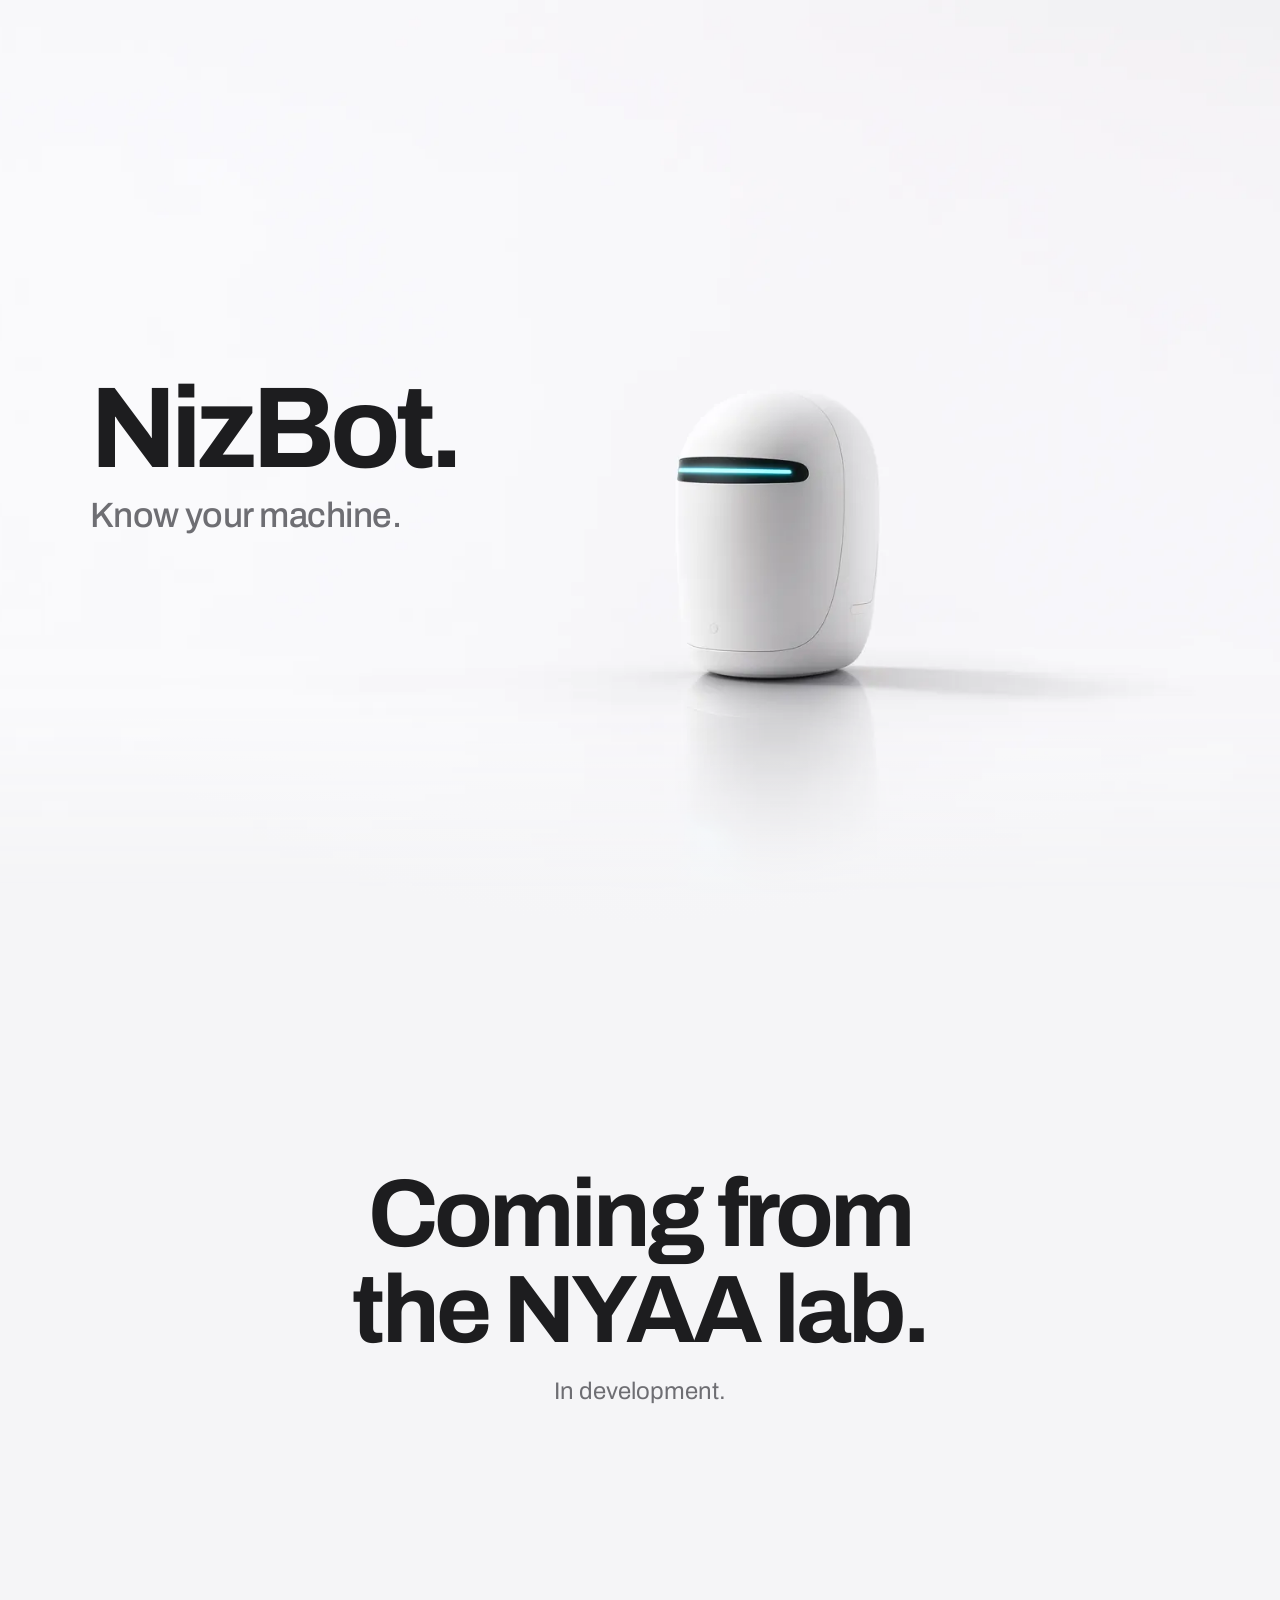
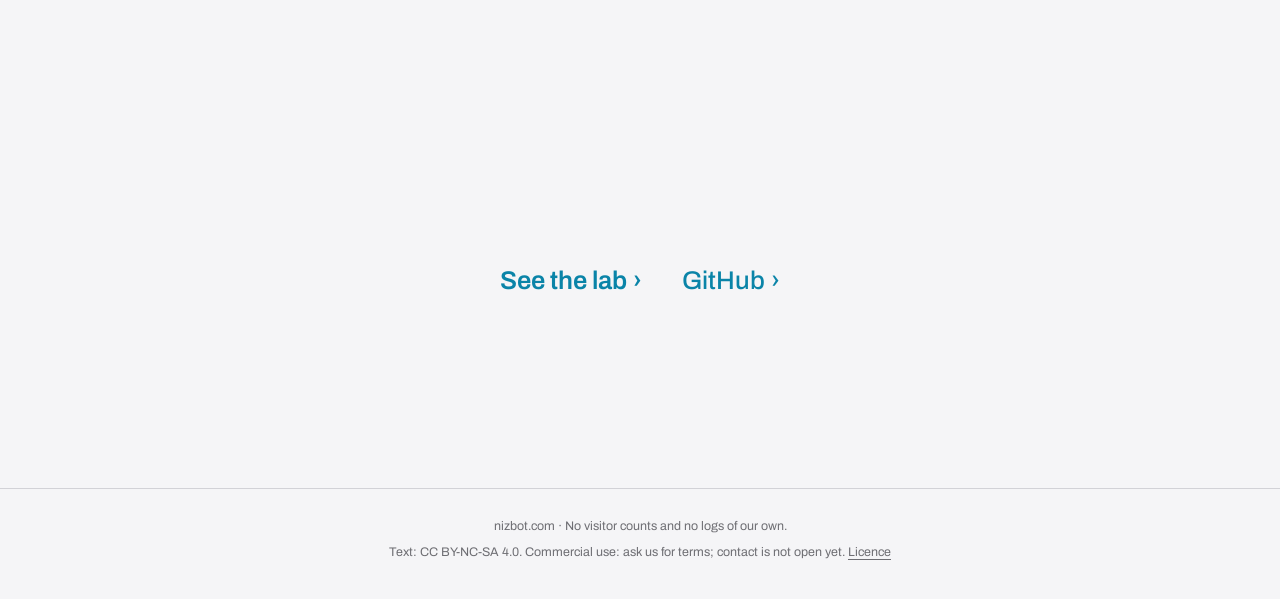
==== index.html @ 831f571f "nizbot.com landing v0.2.2: robot picture per theme" ====
<!doctype html>
<html lang="en">
<head>
<meta charset="utf-8">
<meta name="viewport" content="width=device-width,initial-scale=1,viewport-fit=cover">
<title>NizBot</title>
<meta name="description" content="NizBot. Know your machine. Coming from the NYAA lab. In development.">
<link rel="stylesheet" href="/fonts/fonts.css">
<link rel="stylesheet" href="/site.css">
</head>
<body>
<main>
  <section class="screen hero">
    <picture class="backdrop">
      <source srcset="/img/robot-dark.webp" media="(prefers-color-scheme: dark)" width="1920" height="1088">
      <img src="/img/robot-light.webp" width="1920" height="1088" alt="A rounded white robot with a glowing cyan visor, standing on a smooth floor" fetchpriority="high">
    </picture>
    <div class="herotext">
      <h1 class="rise r1">NizBot.</h1>
      <p class="line rise r2">Know your machine.</p>
    </div>
  </section>
  <section class="screen">
    <p class="big rise">Coming from the NYAA lab.</p>
    <p class="soft rise r2">In development.</p>
  </section>
  <section class="screen last">
    <p class="links"><a class="go" href="https://nyaa.nizbot.com/">See the lab <span aria-hidden="true">&rsaquo;</span></a><a href="https://github.com/NotYourAverageAutomaton">GitHub <span aria-hidden="true">&rsaquo;</span></a></p>
  </section>
</main>
<footer class="foot"><span>nizbot.com &middot; No visitor counts and no logs of our own.</span><span>Text: CC BY-NC-SA 4.0. Commercial use: ask us for terms; contact is not open yet. <a href="/LICENSE">Licence</a></span></footer>
</body>
</html>
---- fonts/fonts.css ----
/* Self-hosted (SIL Open Font License), latin subset. No request leaves for Google. */
@font-face{font-family:'Archivo';font-style:normal;font-weight:100 900;font-stretch:62% 125%;font-display:swap;src:url(/fonts/Archivo-normal.woff2) format('woff2');unicode-range:U+0000-00FF,U+0131,U+0152-0153,U+02BB-02BC,U+02C6,U+02DA,U+02DC,U+0304,U+0308,U+0329,U+2000-206F,U+20AC,U+2122,U+2191,U+2193,U+2212,U+2215,U+FEFF,U+FFFD}
@font-face{font-family:'JetBrains Mono';font-style:normal;font-weight:400;font-display:swap;src:url(/fonts/JetBrainsMono-normal.woff2) format('woff2');unicode-range:U+0000-00FF,U+0131,U+0152-0153,U+02BB-02BC,U+02C6,U+02DA,U+02DC,U+0304,U+0308,U+0329,U+2000-206F,U+20AC,U+2122,U+2191,U+2193,U+2212,U+2215,U+FEFF,U+FFFD}
---- site.css ----
/* NizBot v0.2.2: the consumer face. Very few words, very big; one idea per screen; one rendered robot per theme in the hero, headline in its empty side.
   The look follows the visitor's own system setting: light by default, dark under prefers-color-scheme: dark. No script, no clock. */
:root{
  --ground:#F5F5F7; --ground2:#FFFFFF; --text:#1D1D1F; --muted:#6E6E73; --hairline:#D2D2D7; --accent:#0A84A8;
  --body1:#E9EBEF; --body2:#B8BEC8; --body3:#7D8592; --visor:#0A84A8; --glow:rgba(10,132,168,.35); --shadow:rgba(29,29,31,.16); --rim:#FFFFFF;
  --display:"Archivo","Helvetica Neue",Arial,sans-serif;
  color-scheme:light dark;
}
@media (prefers-color-scheme:dark){
  :root{
  --ground:#000000; --ground2:#0B0D12; --text:#F5F5F7; --muted:#86868B; --hairline:#2A2C33; --accent:#3FF0FF;
  --body1:#3A404C; --body2:#1C2029; --body3:#0C0E13; --visor:#3FF0FF; --glow:rgba(63,240,255,.45); --shadow:rgba(63,240,255,.10); --rim:#A9B3C4;
  }
}
*{box-sizing:border-box}
html{background:var(--ground);padding-top:env(safe-area-inset-top,0px);padding-bottom:env(safe-area-inset-bottom,0px)}
body{margin:0;background:radial-gradient(120% 70% at 50% 0%,var(--ground2) 0%,var(--ground) 60%);color:var(--text);font:400 1.0625rem/1.5 var(--display);text-align:center}
a{color:var(--accent);text-decoration:none}
a:hover{text-decoration:underline;text-underline-offset:4px}
:focus-visible{outline:2px solid var(--accent);outline-offset:4px;border-radius:4px}
.screen{min-height:86vh;min-height:86svh;display:grid;place-content:center;justify-items:center;gap:18px;padding:64px max(20px,env(safe-area-inset-left,0px)) 64px max(20px,env(safe-area-inset-right,0px))}
.hero{min-height:100vh;min-height:100svh;gap:10px}
.hero{position:relative;isolation:isolate;overflow:hidden;place-content:center start;justify-items:start;text-align:left;padding-left:max(7vw,20px)}
.backdrop img{position:absolute;inset:0;z-index:-1;width:100%;height:100%;object-fit:cover;object-position:68% 55%;-webkit-mask-image:linear-gradient(to bottom,#000 78%,transparent);mask-image:linear-gradient(to bottom,#000 78%,transparent)}
.herotext{display:grid;gap:10px;max-width:46vw}
.hero h1{font-size:clamp(3.4rem,9vw,8rem)}
@media (max-width:700px){
  .hero{align-content:start;padding-top:14svh}
  .herotext{max-width:none}
  .backdrop img{object-position:62% 62%}
}
h1{margin:0;font:700 clamp(3.4rem,13vw,9.5rem)/.95 var(--display);letter-spacing:-.045em}
.line{margin:0;font:500 clamp(1.25rem,3.4vw,2.2rem)/1.2 var(--display);letter-spacing:-.015em;color:var(--muted)}
.big{margin:0;max-width:16ch;font:700 clamp(2.4rem,8vw,6rem)/1 var(--display);letter-spacing:-.04em;text-wrap:balance}
.soft{margin:0;font:400 clamp(1.1rem,2.4vw,1.5rem)/1.3 var(--display);color:var(--muted)}
.last{min-height:46vh;min-height:46svh}
.links{margin:0;display:flex;gap:12px 40px;flex-wrap:wrap;justify-content:center;font:500 clamp(1.15rem,2.6vw,1.6rem)/1 var(--display)}
.links a{display:inline-flex;align-items:center;gap:6px;min-height:44px}
.links .go{font-weight:600}
.foot{display:flex;flex-direction:column;align-items:center;gap:6px;padding:28px 20px 36px;border-top:1px solid var(--hairline);font:400 .78rem/1.6 var(--display);color:var(--muted)}
.foot a{color:var(--muted);text-decoration:underline;text-underline-offset:3px}
@media (prefers-reduced-motion:no-preference){
  .backdrop img{animation:fade 1.4s ease-out both}
  .rise{animation:rise 1.2s cubic-bezier(.2,.7,.1,1) both}
  .r1{animation-delay:.5s} .r2{animation-delay:.9s}
  @keyframes rise{from{opacity:0;transform:translateY(18px)}to{opacity:1;transform:none}}
  @keyframes fade{from{opacity:0}to{opacity:1}}
}
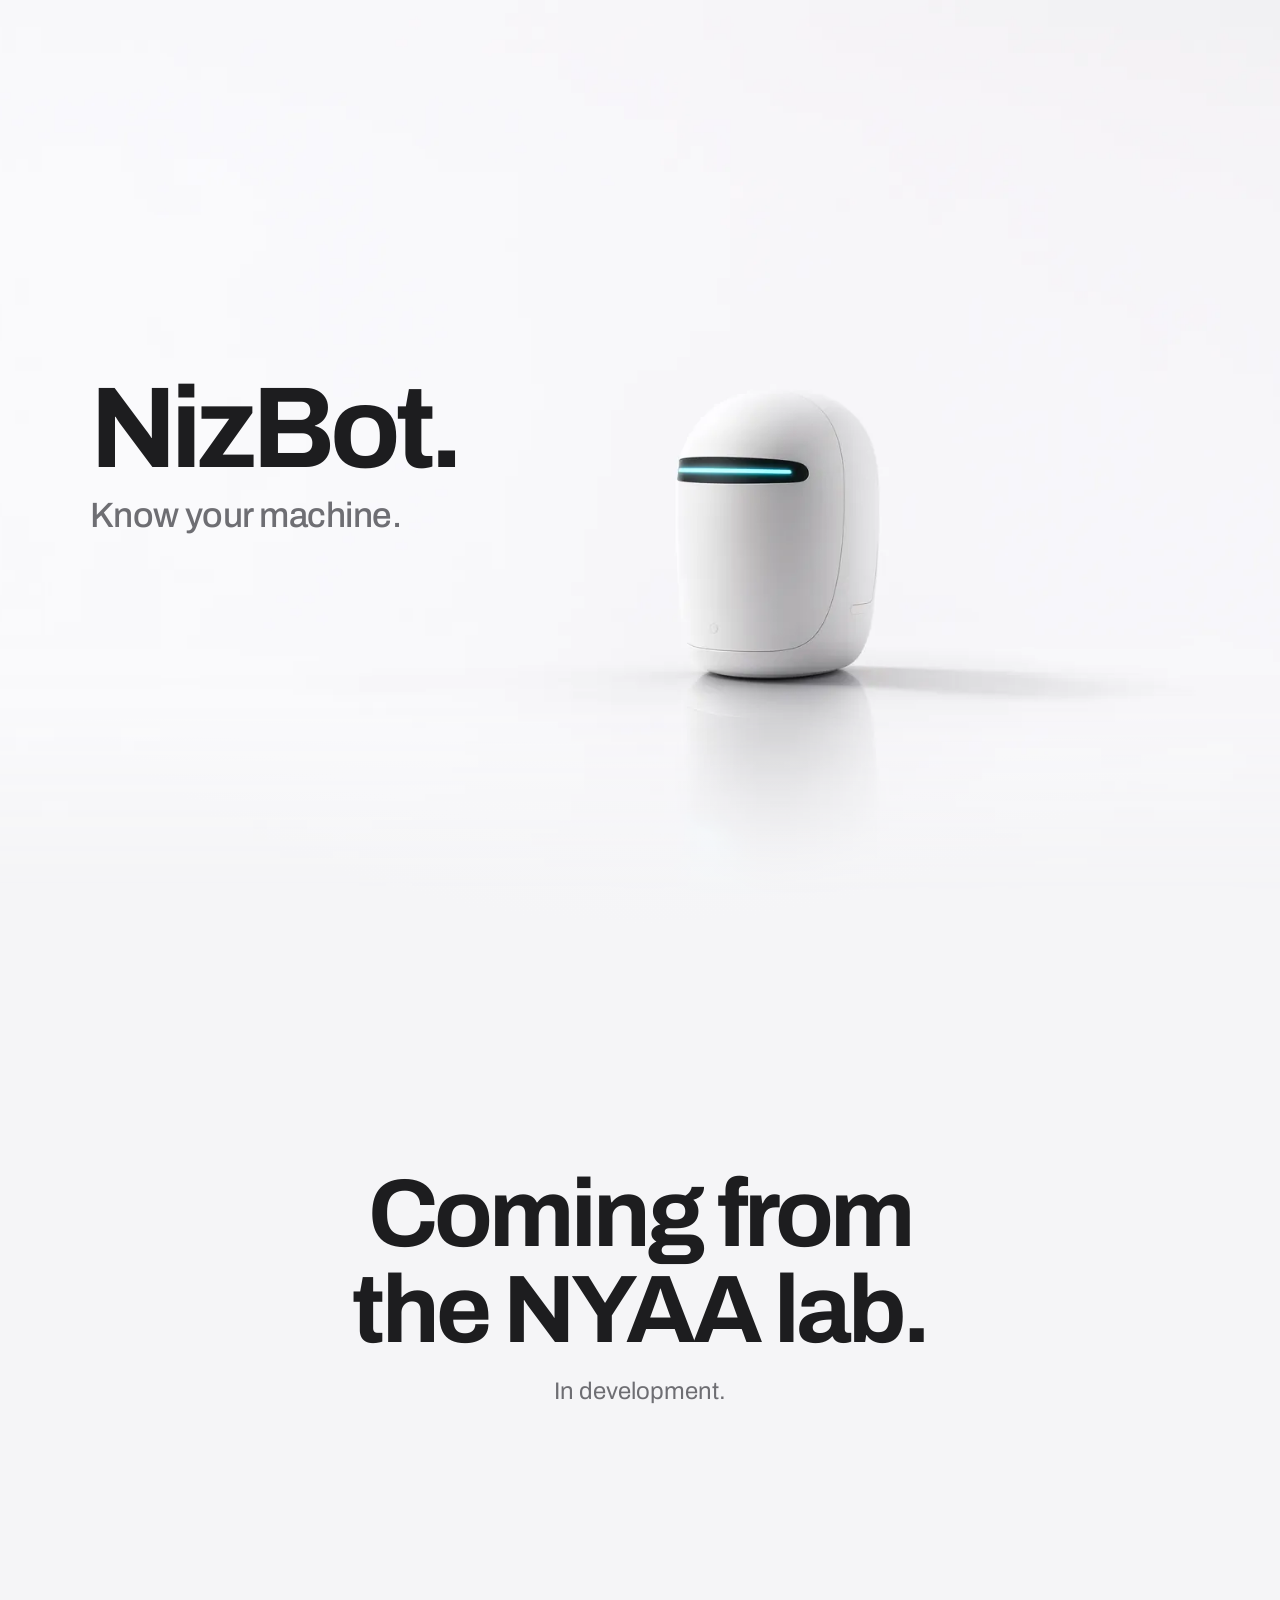
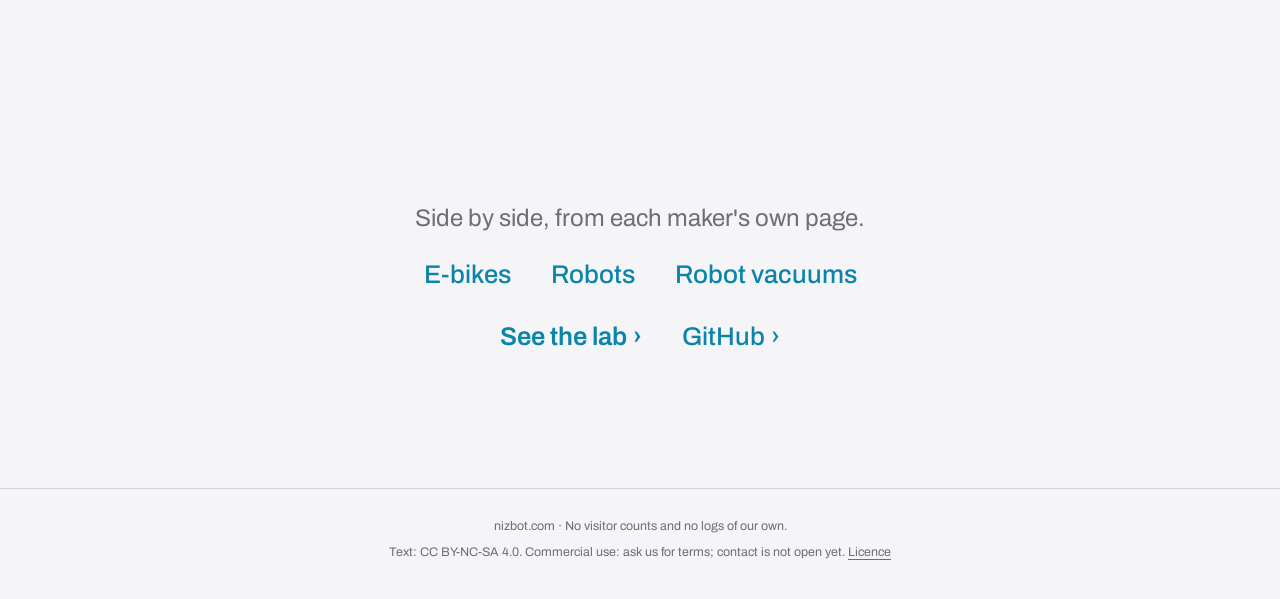
==== commit df9c0118: "nizbot.com landing v0.3: three comparison guides (e-bikes, robots, vacuums)" ====
--- a/index.html
+++ b/index.html
@@ -25,6 +25,8 @@
     <p class="soft rise r2">In development.</p>
   </section>
   <section class="screen last">
+    <p class="soft">Side by side, from each maker's own page.</p>
+    <p class="links guides"><a href="/ebikes.html">E-bikes</a><a href="/robots.html">Robots</a><a href="/vacuums.html">Robot vacuums</a></p>
     <p class="links"><a class="go" href="https://nyaa.nizbot.com/">See the lab <span aria-hidden="true">&rsaquo;</span></a><a href="https://github.com/NotYourAverageAutomaton">GitHub <span aria-hidden="true">&rsaquo;</span></a></p>
   </section>
 </main>
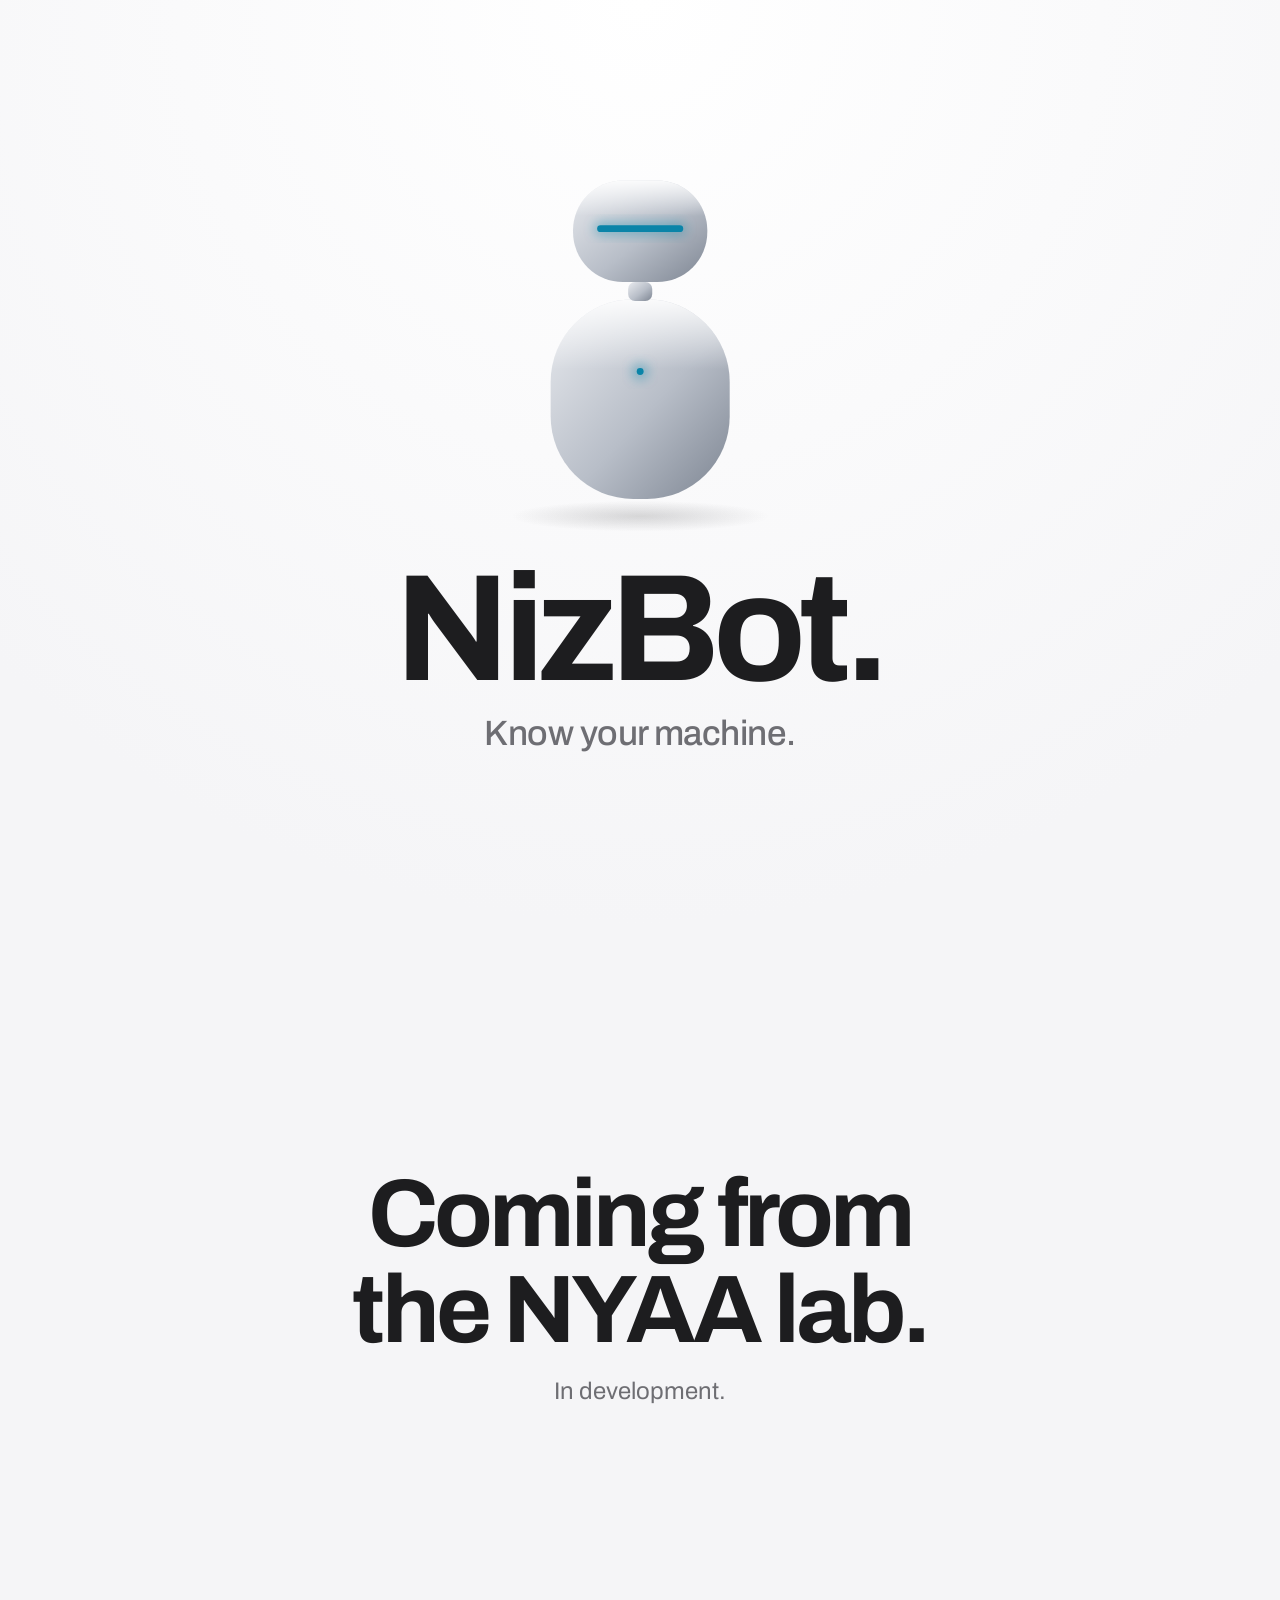
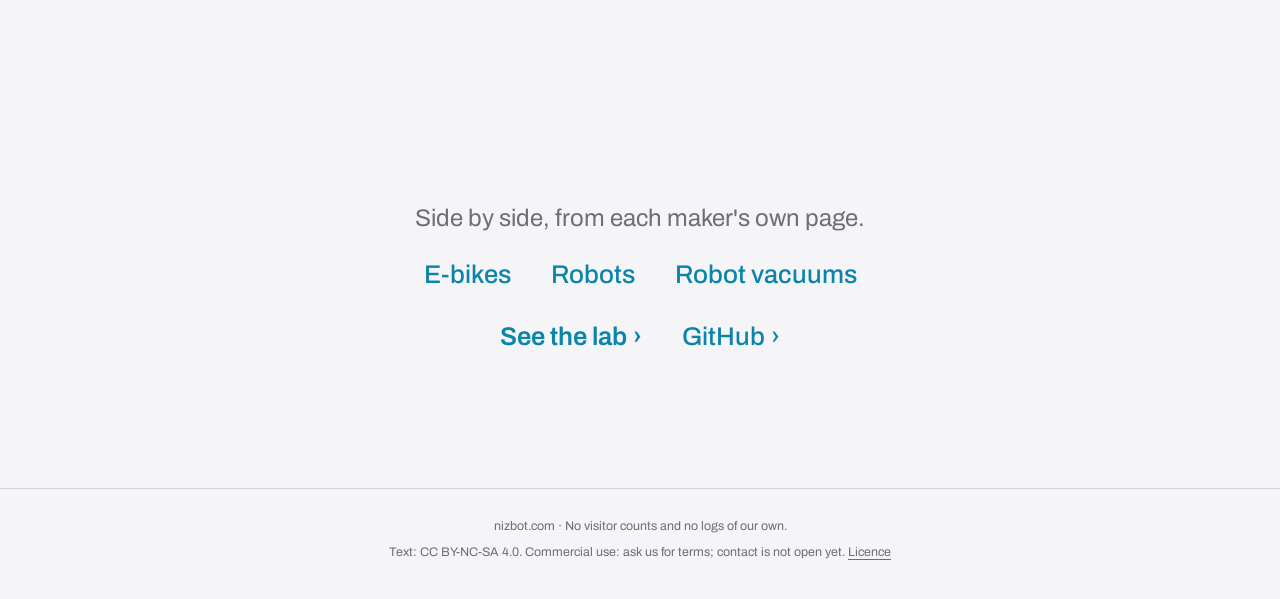
==== commit 2468935e: "nizbot.com landing v0.3.1: drawn robot hero back; 2.1-model images removed (licence)" ====
--- a/index.html
+++ b/index.html
@@ -11,14 +11,26 @@
 <body>
 <main>
   <section class="screen hero">
-    <picture class="backdrop">
-      <source srcset="/img/robot-dark.webp" media="(prefers-color-scheme: dark)" width="1920" height="1088">
-      <img src="/img/robot-light.webp" width="1920" height="1088" alt="A rounded white robot with a glowing cyan visor, standing on a smooth floor" fetchpriority="high">
-    </picture>
-    <div class="herotext">
-      <h1 class="rise r1">NizBot.</h1>
-      <p class="line rise r2">Know your machine.</p>
-    </div>
+    <svg class="object" viewBox="0 0 400 460" role="img" aria-label="An abstract robot form, lit from above">
+  <defs>
+    <linearGradient id="shell" x1="0" y1="0" x2="1" y2="1"><stop offset="0" style="stop-color:var(--body1)"/><stop offset=".55" style="stop-color:var(--body2)"/><stop offset="1" style="stop-color:var(--body3)"/></linearGradient>
+    <linearGradient id="rimg" x1="0" y1="0" x2="0" y2="1"><stop offset="0" style="stop-color:var(--rim);stop-opacity:.9"/><stop offset=".35" style="stop-color:var(--rim);stop-opacity:0"/></linearGradient>
+    <radialGradient id="pool" cx=".5" cy=".5" r=".5"><stop offset="0" style="stop-color:var(--shadow)"/><stop offset="1" style="stop-color:var(--shadow);stop-opacity:0"/></radialGradient>
+    <filter id="soft" x="-50%" y="-50%" width="200%" height="200%"><feGaussianBlur stdDeviation="6"/></filter>
+  </defs>
+  <ellipse cx="200" cy="430" rx="150" ry="18" fill="url(#pool)"/>
+  <rect x="96" y="178" width="208" height="232" rx="96" fill="url(#shell)"/>
+  <rect x="96" y="178" width="208" height="232" rx="96" fill="url(#rimg)"/>
+  <rect x="122" y="40" width="156" height="118" rx="58" fill="url(#shell)"/>
+  <rect x="122" y="40" width="156" height="118" rx="58" fill="url(#rimg)"/>
+  <rect x="146" y="88" width="108" height="16" rx="8" style="fill:var(--glow)" filter="url(#soft)"/>
+  <rect x="150" y="92" width="100" height="8" rx="4" style="fill:var(--visor)"/>
+  <rect x="186" y="158" width="28" height="22" rx="8" fill="url(#shell)"/>
+  <circle cx="200" cy="262" r="10" style="fill:var(--glow)" filter="url(#soft)"/>
+  <circle cx="200" cy="262" r="4" style="fill:var(--visor)"/>
+</svg>
+    <h1 class="rise r1">NizBot.</h1>
+    <p class="line rise r2">Know your machine.</p>
   </section>
   <section class="screen">
     <p class="big rise">Coming from the NYAA lab.</p>
--- a/site.css
+++ b/site.css
@@ -1,4 +1,4 @@
-/* NizBot v0.2.2: the consumer face. Very few words, very big; one idea per screen; one rendered robot per theme in the hero, headline in its empty side.
+/* NizBot v0.2.1: the consumer face. Very few words, very big, centred; one idea per screen; a lit object instead of a product shot.
    The look follows the visitor's own system setting: light by default, dark under prefers-color-scheme: dark. No script, no clock. */
 :root{
   --ground:#F5F5F7; --ground2:#FFFFFF; --text:#1D1D1F; --muted:#6E6E73; --hairline:#D2D2D7; --accent:#0A84A8;
@@ -20,15 +20,7 @@
 :focus-visible{outline:2px solid var(--accent);outline-offset:4px;border-radius:4px}
 .screen{min-height:86vh;min-height:86svh;display:grid;place-content:center;justify-items:center;gap:18px;padding:64px max(20px,env(safe-area-inset-left,0px)) 64px max(20px,env(safe-area-inset-right,0px))}
 .hero{min-height:100vh;min-height:100svh;gap:10px}
-.hero{position:relative;isolation:isolate;overflow:hidden;place-content:center start;justify-items:start;text-align:left;padding-left:max(7vw,20px)}
-.backdrop img{position:absolute;inset:0;z-index:-1;width:100%;height:100%;object-fit:cover;object-position:68% 55%;-webkit-mask-image:linear-gradient(to bottom,#000 78%,transparent);mask-image:linear-gradient(to bottom,#000 78%,transparent)}
-.herotext{display:grid;gap:10px;max-width:46vw}
-.hero h1{font-size:clamp(3.4rem,9vw,8rem)}
-@media (max-width:700px){
-  .hero{align-content:start;padding-top:14svh}
-  .herotext{max-width:none}
-  .backdrop img{object-position:62% 62%}
-}
+.object{height:min(44vh,400px);width:auto;max-width:72vw;margin-bottom:6px}
 h1{margin:0;font:700 clamp(3.4rem,13vw,9.5rem)/.95 var(--display);letter-spacing:-.045em}
 .line{margin:0;font:500 clamp(1.25rem,3.4vw,2.2rem)/1.2 var(--display);letter-spacing:-.015em;color:var(--muted)}
 .big{margin:0;max-width:16ch;font:700 clamp(2.4rem,8vw,6rem)/1 var(--display);letter-spacing:-.04em;text-wrap:balance}
@@ -40,9 +32,9 @@
 .foot{display:flex;flex-direction:column;align-items:center;gap:6px;padding:28px 20px 36px;border-top:1px solid var(--hairline);font:400 .78rem/1.6 var(--display);color:var(--muted)}
 .foot a{color:var(--muted);text-decoration:underline;text-underline-offset:3px}
 @media (prefers-reduced-motion:no-preference){
-  .backdrop img{animation:fade 1.4s ease-out both}
+  .object{animation:float 1.6s cubic-bezier(.2,.7,.1,1) both}
   .rise{animation:rise 1.2s cubic-bezier(.2,.7,.1,1) both}
   .r1{animation-delay:.5s} .r2{animation-delay:.9s}
   @keyframes rise{from{opacity:0;transform:translateY(18px)}to{opacity:1;transform:none}}
-  @keyframes fade{from{opacity:0}to{opacity:1}}
+  @keyframes float{from{opacity:0;transform:translateY(28px) scale(.97)}to{opacity:1;transform:none}}
 }
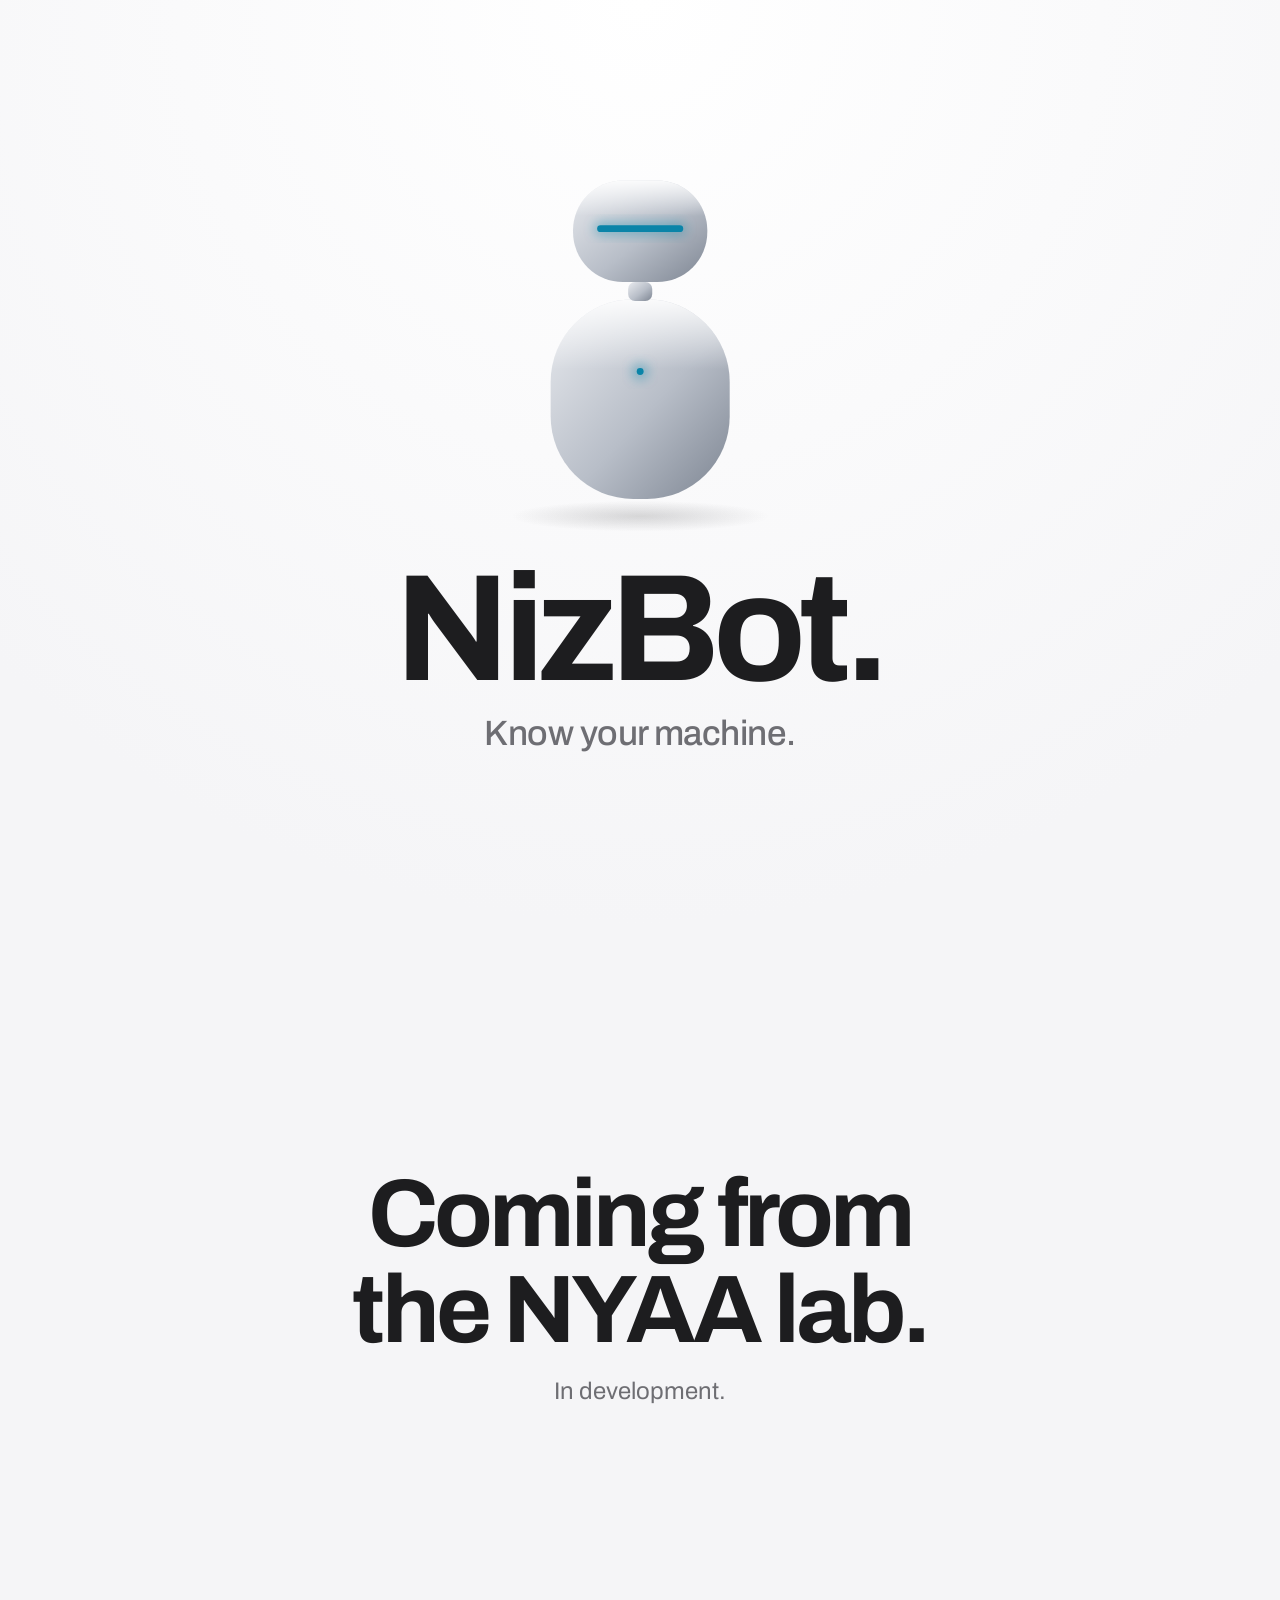
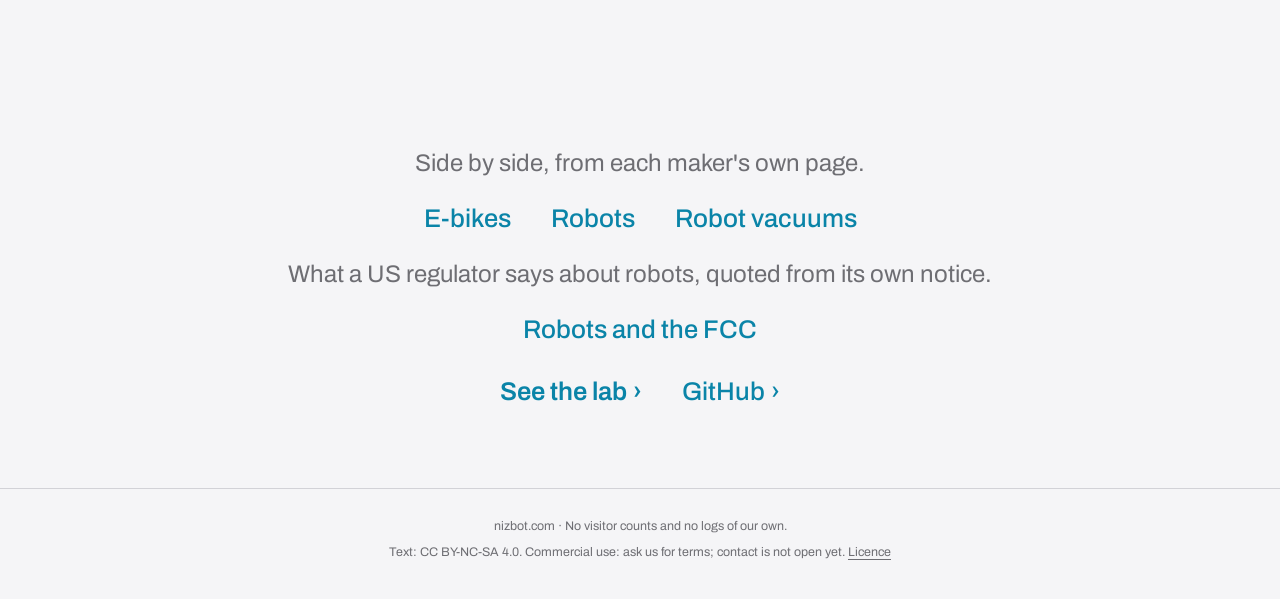
==== commit e547fb5c: "nizbot.com v0.4.2: the landing links to the FCC notice guide, under its own caption" ====
--- a/index.html
+++ b/index.html
@@ -5,6 +5,21 @@
 <meta name="viewport" content="width=device-width,initial-scale=1,viewport-fit=cover">
 <title>NizBot</title>
 <meta name="description" content="NizBot. Know your machine. Coming from the NYAA lab. In development.">
+<meta property="og:type" content="website">
+<meta property="og:site_name" content="NizBot">
+<meta property="og:title" content="NizBot">
+<meta property="og:description" content="NizBot. Know your machine. Coming from the NYAA lab. In development.">
+<meta property="og:url" content="https://nizbot.com/">
+<meta property="og:image" content="https://nizbot.com/share/nizbot.png">
+<meta property="og:image:type" content="image/png">
+<meta property="og:image:width" content="1200">
+<meta property="og:image:height" content="630">
+<meta property="og:image:alt" content="NizBot. Know your machine. A drawn robot with a glowing visor beside the words, on black.">
+<meta name="twitter:card" content="summary_large_image">
+<meta name="twitter:title" content="NizBot">
+<meta name="twitter:description" content="NizBot. Know your machine. Coming from the NYAA lab. In development.">
+<meta name="twitter:image" content="https://nizbot.com/share/nizbot.png">
+<meta name="twitter:image:alt" content="NizBot. Know your machine. A drawn robot with a glowing visor beside the words, on black.">
 <link rel="stylesheet" href="/fonts/fonts.css">
 <link rel="stylesheet" href="/site.css">
 </head>
@@ -39,6 +54,8 @@
   <section class="screen last">
     <p class="soft">Side by side, from each maker's own page.</p>
     <p class="links guides"><a href="/ebikes.html">E-bikes</a><a href="/robots.html">Robots</a><a href="/vacuums.html">Robot vacuums</a></p>
+    <p class="soft">What a US regulator says about robots, quoted from its own notice.</p>
+    <p class="links guides"><a href="/fcc.html">Robots and the FCC</a></p>
     <p class="links"><a class="go" href="https://nyaa.nizbot.com/">See the lab <span aria-hidden="true">&rsaquo;</span></a><a href="https://github.com/NotYourAverageAutomaton">GitHub <span aria-hidden="true">&rsaquo;</span></a></p>
   </section>
 </main>
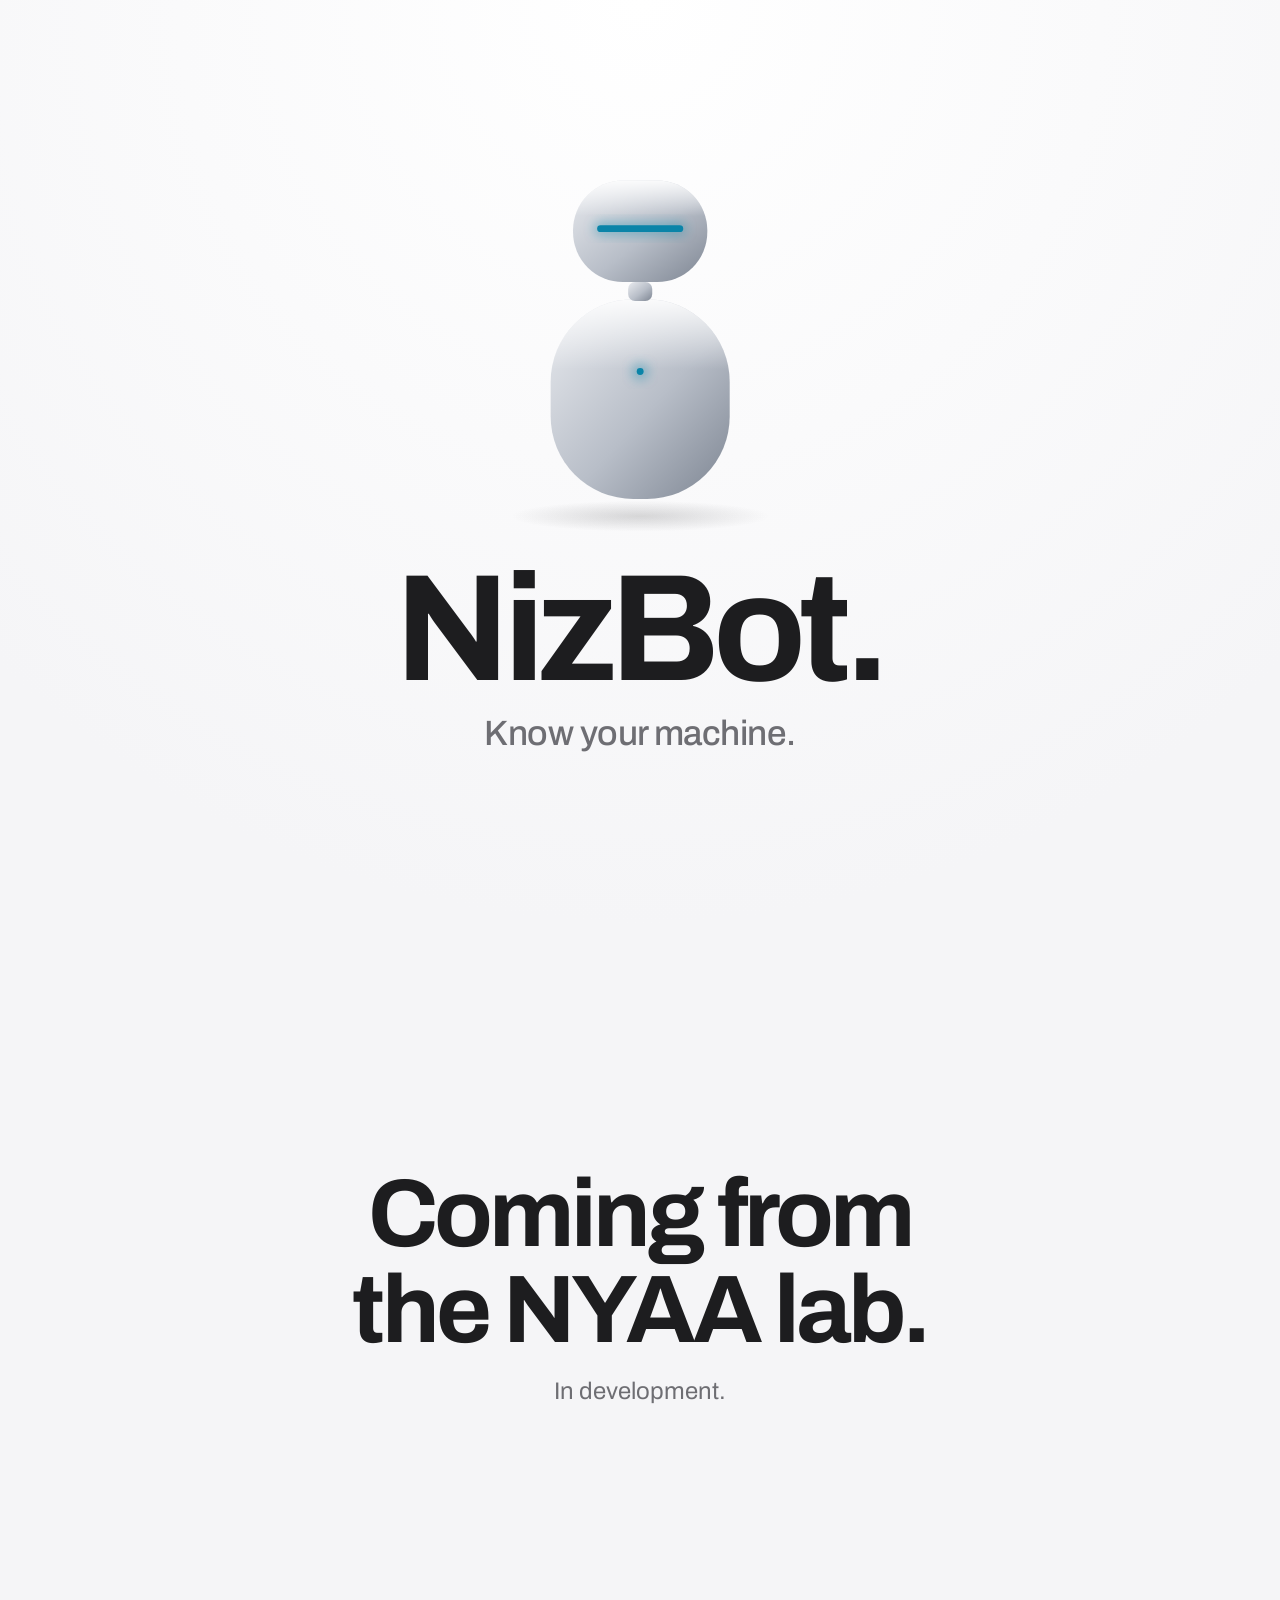
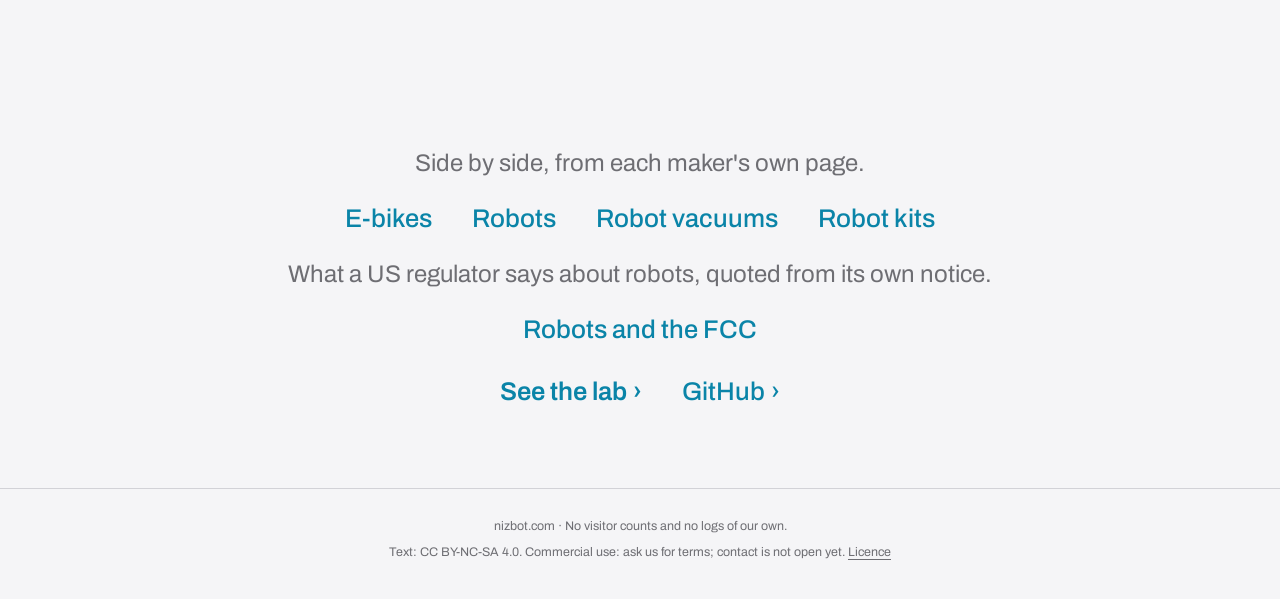
==== commit 3840dafc: "nizbot.com v0.6: robot kits for beginners, side by side; the Elecrow links are affiliate links and t" ====
--- a/index.html
+++ b/index.html
@@ -2,6 +2,7 @@
 <html lang="en">
 <head>
 <meta charset="utf-8">
+<meta name='impact-site-verification' value='e84b918f-5d58-4fab-a7ee-030eeee086d2'>
 <meta name="viewport" content="width=device-width,initial-scale=1,viewport-fit=cover">
 <title>NizBot</title>
 <meta name="description" content="NizBot. Know your machine. Coming from the NYAA lab. In development.">
@@ -53,7 +54,7 @@
   </section>
   <section class="screen last">
     <p class="soft">Side by side, from each maker's own page.</p>
-    <p class="links guides"><a href="/ebikes.html">E-bikes</a><a href="/robots.html">Robots</a><a href="/vacuums.html">Robot vacuums</a></p>
+    <p class="links guides"><a href="/ebikes.html">E-bikes</a><a href="/robots.html">Robots</a><a href="/vacuums.html">Robot vacuums</a><a href="/kits.html">Robot kits</a></p>
     <p class="soft">What a US regulator says about robots, quoted from its own notice.</p>
     <p class="links guides"><a href="/fcc.html">Robots and the FCC</a></p>
     <p class="links"><a class="go" href="https://nyaa.nizbot.com/">See the lab <span aria-hidden="true">&rsaquo;</span></a><a href="https://github.com/NotYourAverageAutomaton">GitHub <span aria-hidden="true">&rsaquo;</span></a></p>
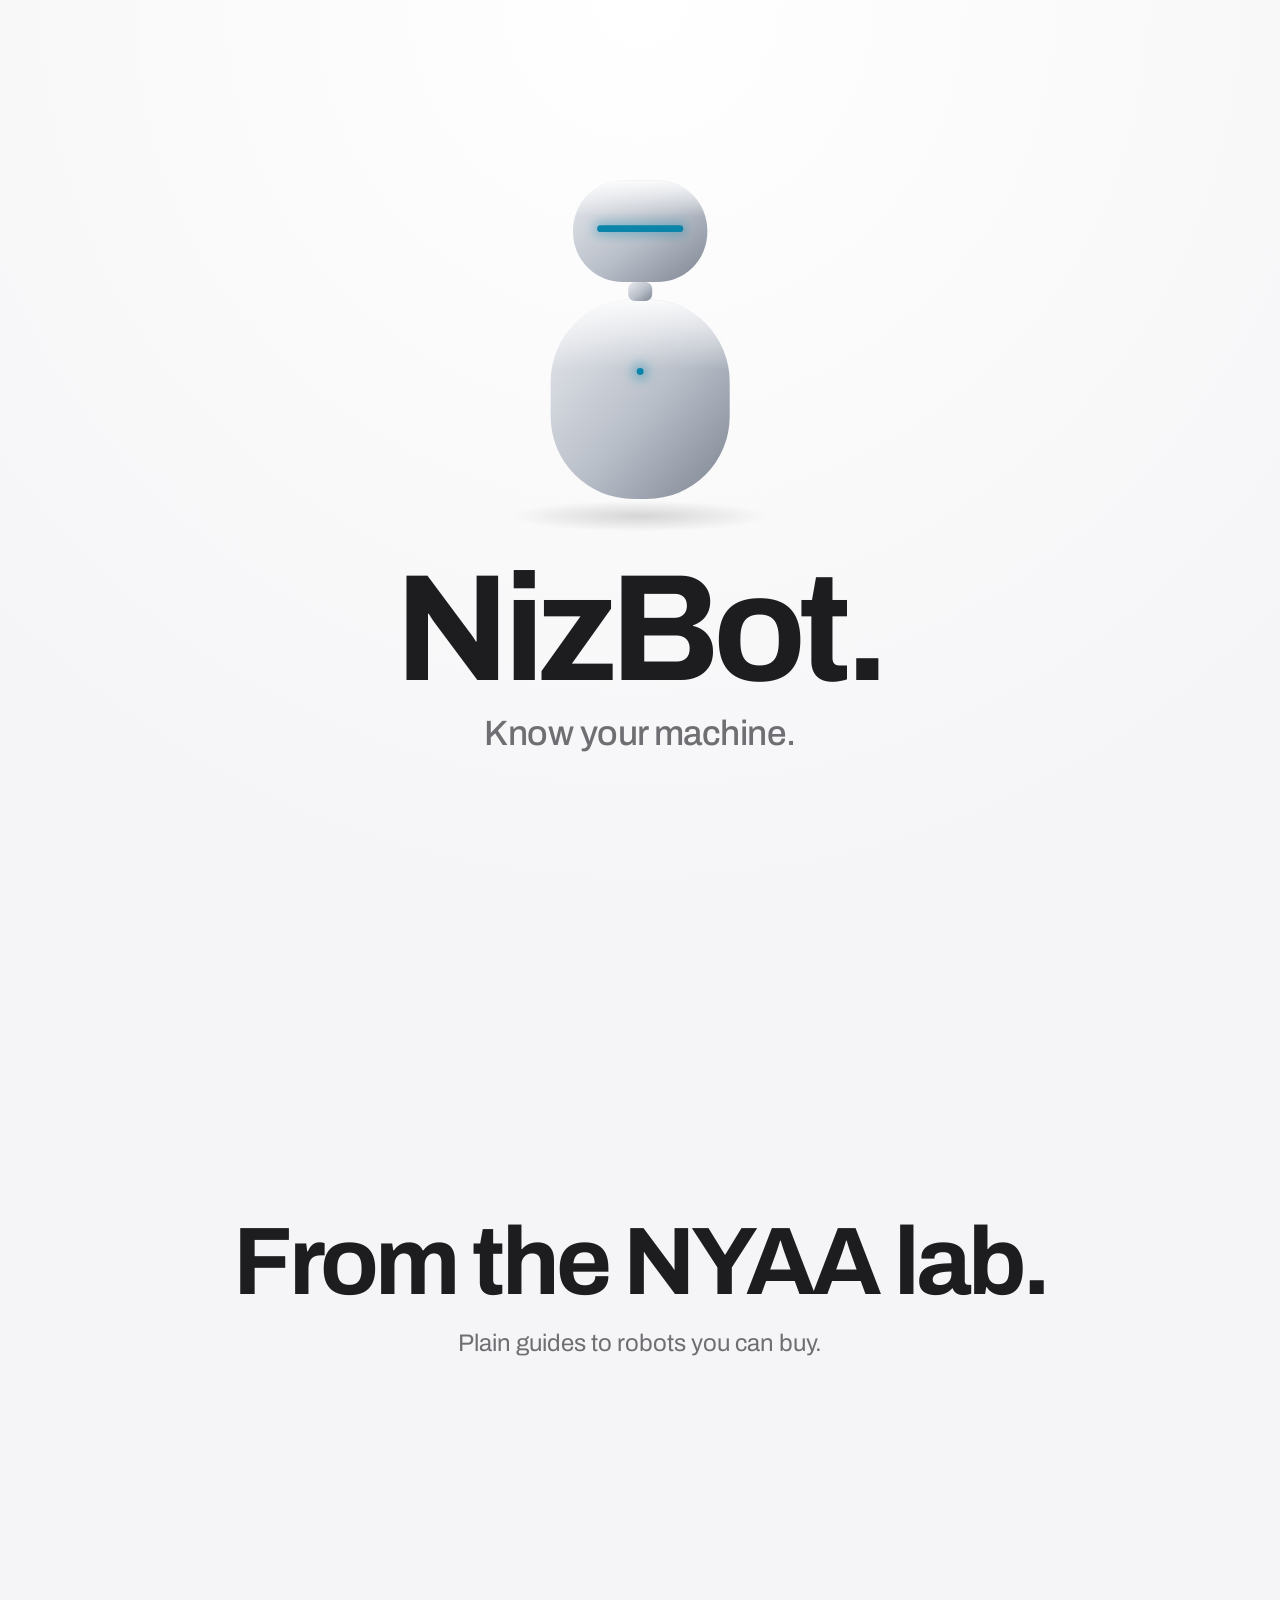
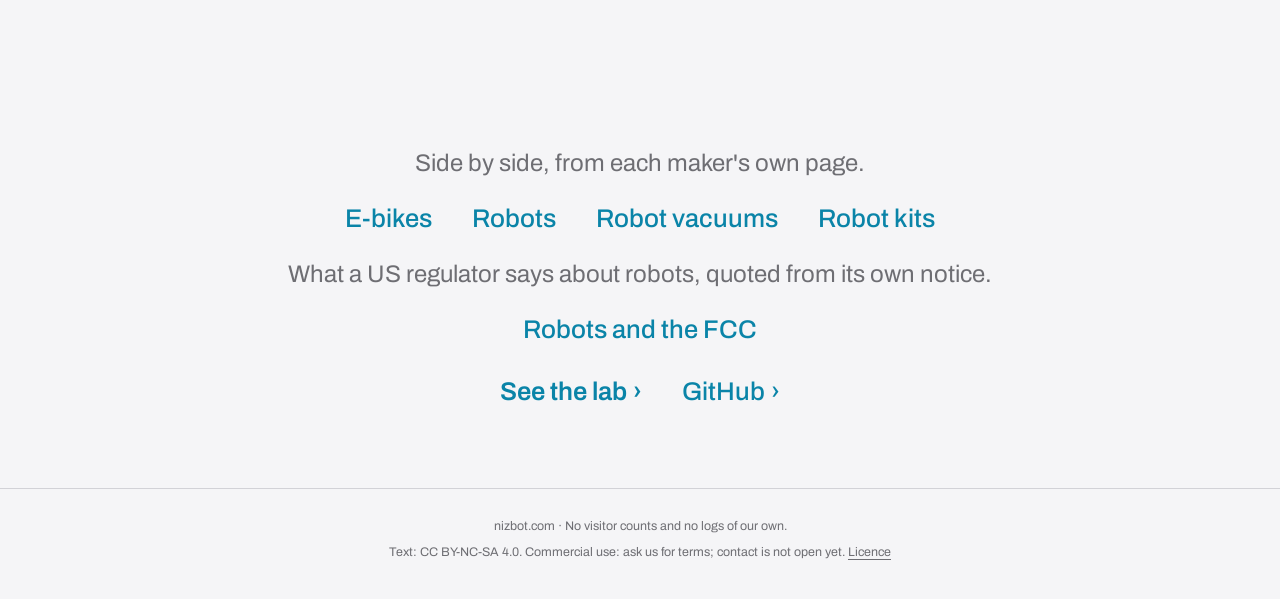
==== commit fa3e740e: "nizbot.com v0.6.2: the landing says what the site is; the disclosure says links can pay us" ====
--- a/index.html
+++ b/index.html
@@ -5,11 +5,11 @@
 <meta name='impact-site-verification' value='e84b918f-5d58-4fab-a7ee-030eeee086d2'>
 <meta name="viewport" content="width=device-width,initial-scale=1,viewport-fit=cover">
 <title>NizBot</title>
-<meta name="description" content="NizBot. Know your machine. Coming from the NYAA lab. In development.">
+<meta name="description" content="NizBot. Know your machine. Plain guides to robots, robot vacuums, e-bikes and robot kits you can buy, every figure from the maker&#x27;s or seller&#x27;s own page.">
 <meta property="og:type" content="website">
 <meta property="og:site_name" content="NizBot">
 <meta property="og:title" content="NizBot">
-<meta property="og:description" content="NizBot. Know your machine. Coming from the NYAA lab. In development.">
+<meta property="og:description" content="NizBot. Know your machine. Plain guides to robots, robot vacuums, e-bikes and robot kits you can buy, every figure from the maker&#x27;s or seller&#x27;s own page.">
 <meta property="og:url" content="https://nizbot.com/">
 <meta property="og:image" content="https://nizbot.com/share/nizbot.png">
 <meta property="og:image:type" content="image/png">
@@ -18,7 +18,7 @@
 <meta property="og:image:alt" content="NizBot. Know your machine. A drawn robot with a glowing visor beside the words, on black.">
 <meta name="twitter:card" content="summary_large_image">
 <meta name="twitter:title" content="NizBot">
-<meta name="twitter:description" content="NizBot. Know your machine. Coming from the NYAA lab. In development.">
+<meta name="twitter:description" content="NizBot. Know your machine. Plain guides to robots, robot vacuums, e-bikes and robot kits you can buy, every figure from the maker&#x27;s or seller&#x27;s own page.">
 <meta name="twitter:image" content="https://nizbot.com/share/nizbot.png">
 <meta name="twitter:image:alt" content="NizBot. Know your machine. A drawn robot with a glowing visor beside the words, on black.">
 <link rel="stylesheet" href="/fonts/fonts.css">
@@ -49,8 +49,8 @@
     <p class="line rise r2">Know your machine.</p>
   </section>
   <section class="screen">
-    <p class="big rise">Coming from the NYAA lab.</p>
-    <p class="soft rise r2">In development.</p>
+    <p class="big rise">From the NYAA lab.</p>
+    <p class="soft rise r2">Plain guides to robots you can buy.</p>
   </section>
   <section class="screen last">
     <p class="soft">Side by side, from each maker's own page.</p>
